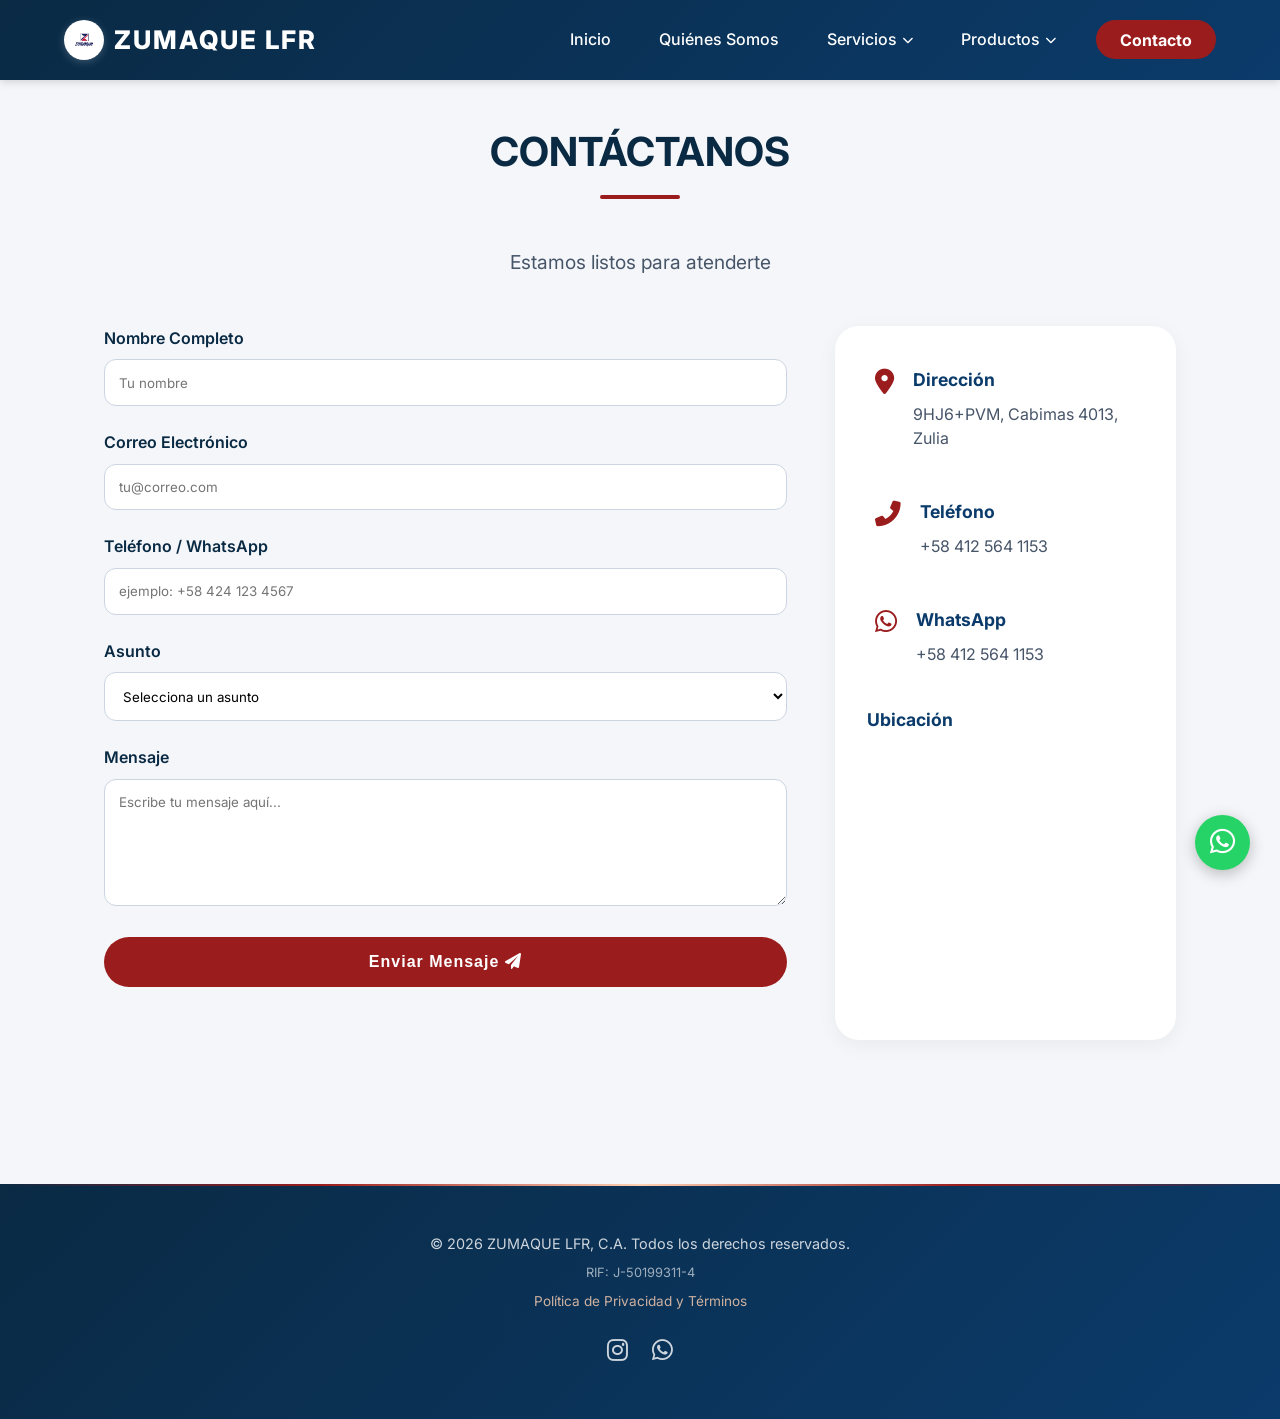
==== contacto.html @ c9d8b586 "Primera version del sitio web Zumaque LFR CA" ====
<!DOCTYPE html>
<html lang="es">
<head>
    <meta charset="UTF-8">
    <meta name="viewport" content="width=device-width, initial-scale=1.0">
    
    <title>Contacto | Zumaque LFR, C.A. - Cabimas, Zulia, Venezuela</title>
    <meta name="description" content="Contáctanos para cotizaciones, información de productos o soporte técnico. Zumaque LFR, C.A. - Cabimas, Estado Zulia, Venezuela. WhatsApp: +58 412 564 1153.">
    <meta name="keywords" content="contacto Zumaque LFR, cotización lubricantes, teléfono petrolera, Cabimas Zulia, WhatsApp Zumaque">
    <meta name="author" content="Zumaque LFR, C.A.">
    <meta name="robots" content="index, follow">
    <meta name="theme-color" content="#0a2a44">
    
    <meta property="og:type" content="website">
    <meta property="og:url" content="https://zumaquelfrca.com/contacto.html">
    <meta property="og:title" content="Contacto | Zumaque LFR">
    <meta property="og:description" content="Estamos listos para atenderte. Solicita tu cotización hoy.">
    <meta property="og:image" content="https://zumaquelfrca.com/img/logo_zumaque.jpg">
    <meta property="og:site_name" content="Zumaque LFR, C.A.">
    <meta property="og:locale" content="es_VE">
    
    <meta name="twitter:card" content="summary_large_image">
    <meta name="twitter:title" content="Contacto | Zumaque LFR">
    <meta name="twitter:description" content="Contáctanos para cotizaciones y soporte técnico.">
    <meta name="twitter:image" content="https://zumaquelfrca.com/img/logo_zumaque.jpg">
    
    <link rel="canonical" href="https://zumaquelfrca.com/contacto.html">
    <link rel="icon" type="image/jpeg" href="img/logo_mini.jpg">
    <link rel="stylesheet" href="style.css">
    <link rel="stylesheet" href="https://cdnjs.cloudflare.com/ajax/libs/font-awesome/6.0.0/css/all.min.css">
</head>
<body>

<header>
    <div class="nav-container">
        <div class="logo" style="cursor: pointer;" role="button" aria-label="Ir a la página de inicio de Zumaque LFR" tabindex="0">
            <img src="img/logo_zumaque.jpg" alt="Logo Zumaque LFR - Empresa de servicios petroleros en Venezuela" class="logo-img">
            <span class="zumaque-text">ZUMAQUE LFR</span>
        </div>
        <nav class="menu-classic-container" aria-label="Menú de navegación principal">
            <ul class="menu-classic">
                <li><a href="index.html">Inicio</a></li>
                <li><a href="nosotros.html">Quiénes Somos</a></li>
                <li class="dropdown-classic">
                    <a href="servicios.html" class="dropbtn-classic">Servicios <i class="fas fa-chevron-down" aria-hidden="true"></i></a>
                    <div class="dropdown-content-classic">
                        <a href="servicios.html#areas-industriales">Mantenimiento de Áreas Industriales</a>
                        <a href="servicios.html#balancines">Mantenimiento de Balancines</a>
                        <a href="servicios.html#flota">Mecánica y Servicios a Flota</a>
                        <a href="servicios.html#superficie">Facilidades de Superficie</a>
                        <a href="servicios.html#transporte">Transporte y Carga</a>
                        <a href="servicios.html#procura">Servicio de Procura</a>
                    </div>
                </li>
                <li class="dropdown-classic">
                    <a href="productos.html" class="dropbtn-classic">Productos <i class="fas fa-chevron-down" aria-hidden="true"></i></a>
                    <div class="dropdown-content-classic">
                        <a href="productos.html#liga-frenos">Liga para frenos DOT 3</a>
                        <a href="productos.html#refrigerante">Refrigerante de Galón</a>
                        <a href="productos.html#referencias">Referencias de Productos</a>
                        <a href="productos.html#valvulas-gas">Válvulas de Gas Lift</a>
                        <a href="productos.html#lubricantes">Lubricantes</a>
                        <a href="productos.html#pinturas">Pinturas</a>
                        <a href="productos.html#motores">Motores Eléctricos</a>
                        <a href="productos.html#correas">Correas</a>
                        <a href="productos.html#estoperas">Estoperas</a>
                        <a href="productos.html#ferretero">Material Ferretero</a>
                        <a href="productos.html#valvulas">Válvulas</a>
                    </div>
                </li>
                <li><a href="contacto.html" class="btn-rojo">Contacto</a></li>
            </ul>
        </nav>
        <div class="hamburger" id="hamburger" role="button" aria-label="Abrir menú de navegación" tabindex="0">
            <span></span>
            <span></span>
            <span></span>
        </div>
        <nav class="nav-menu" id="nav-menu" aria-label="Menú de navegación móvil">
            <ul class="nav-links">
                <li><a href="index.html">Inicio</a></li>
                <li><a href="nosotros.html">Quiénes Somos</a></li>
                <li class="dropdown">
                    <a href="servicios.html" class="dropbtn">Servicios <i class="fas fa-caret-down" aria-hidden="true"></i></a>
                    <div class="dropdown-content">
                        <a href="servicios.html#areas-industriales">Mantenimiento de Áreas Industriales</a>
                        <a href="servicios.html#balancines">Mantenimiento de Balancines</a>
                        <a href="servicios.html#flota">Mecánica y Servicios a Flota</a>
                        <a href="servicios.html#superficie">Facilidades de Superficie</a>
                        <a href="servicios.html#transporte">Transporte y Carga</a>
                        <a href="servicios.html#procura">Servicio de Procura</a>
                    </div>
                </li>
                <li class="dropdown">
                    <a href="productos.html" class="dropbtn">Productos <i class="fas fa-caret-down" aria-hidden="true"></i></a>
                    <div class="dropdown-content">
                        <a href="productos.html#liga-frenos">Liga para frenos DOT 3</a>
                        <a href="productos.html#refrigerante">Refrigerante de Galón</a>
                        <a href="productos.html#referencias">Referencias de Productos</a>
                        <a href="productos.html#valvulas-gas">Válvulas de Gas Lift</a>
                        <a href="productos.html#lubricantes">Lubricantes</a>
                        <a href="productos.html#pinturas">Pinturas</a>
                        <a href="productos.html#motores">Motores Eléctricos</a>
                        <a href="productos.html#correas">Correas</a>
                        <a href="productos.html#estoperas">Estoperas</a>
                        <a href="productos.html#ferretero">Material Ferretero</a>
                        <a href="productos.html#valvulas">Válvulas</a>
                    </div>
                </li>
                <li><a href="contacto.html" class="btn-rojo">Contacto</a></li>
            </ul>
        </nav>
    </div>
</header>

    <section class="pagina-interna" aria-label="Información de contacto de Zumaque LFR">
        <div class="contenido-pagina">
            <h1 class="titulo-seccion">CONTÁCTANOS</h1>
            <p class="subtitulo">Estamos listos para atenderte</p>

            <div class="grid-contacto">
                <div class="formulario-contacto">
                    <form action="https://formsubmit.co/zumaquelfr@gmail.com" method="POST" aria-label="Formulario de contacto de Zumaque LFR">
                        <input type="hidden" name="_subject" value="Nuevo mensaje desde ZUMAQUE LFR">
                        <input type="hidden" name="_captcha" value="false">
                        <input type="hidden" name="_next" value="https://zumaquelfrca.com/contacto.html?enviado=true">

                        <div class="campo-formulario">
                            <label for="nombre">Nombre Completo</label>
                            <input type="text" id="nombre" name="nombre" placeholder="Tu nombre" required aria-label="Nombre completo del remitente">
                        </div>
                        <div class="campo-formulario">
                            <label for="email">Correo Electrónico</label>
                            <input type="email" id="email" name="email" placeholder="tu@correo.com" required aria-label="Correo electrónico del remitente">
                        </div>
                        <div class="campo-formulario">
                            <label for="telefono">Teléfono / WhatsApp</label>
                            <input type="tel" id="telefono" name="telefono" placeholder="ejemplo: +58 424 123 4567" aria-label="Número de teléfono o WhatsApp del remitente">
                        </div>
                        <div class="campo-formulario">
                            <label for="asunto">Asunto</label>
                            <select id="asunto" name="asunto" aria-label="Asunto del mensaje">
                                <option value="">Selecciona un asunto</option>
                                <option value="cotizacion">Solicitar Cotización</option>
                                <option value="informacion">Solicitar Información</option>
                                <option value="soporte">Soporte Técnico</option>
                                <option value="otro">Otro</option>
                            </select>
                        </div>
                        <div class="campo-formulario">
                            <label for="mensaje">Mensaje</label>
                            <textarea id="mensaje" name="mensaje" rows="6" placeholder="Escribe tu mensaje aquí..." required aria-label="Mensaje del remitente"></textarea>
                        </div>
                        <button type="submit" class="btn-main btn-enviar" aria-label="Enviar mensaje de contacto">Enviar Mensaje <i class="fas fa-paper-plane" aria-hidden="true"></i></button>
                    </form>
                </div>

                <div class="info-contacto">
                    <div class="info-item">
                        <i class="fas fa-map-marker-alt" aria-hidden="true"></i>
                        <div>
                            <h3>Dirección</h3>
                            <p>9HJ6+PVM, Cabimas 4013, Zulia</p>
                        </div>
                    </div>
                    <div class="info-item">
                        <i class="fas fa-phone-alt" aria-hidden="true"></i>
                        <div>
                            <h3>Teléfono</h3>
                            <p><a href="tel:+584125641153" style="color: var(--texto-gris); text-decoration: none;" aria-label="Llamar al +58 412 564 1153">+58 412 564 1153</a></p>
                        </div>
                    </div>
                    <div class="info-item">
                        <i class="fab fa-whatsapp" aria-hidden="true"></i>
                        <div>
                            <h3>WhatsApp</h3>
                            <p><a href="https://api.whatsapp.com/send?phone=584125641153&text=Hola%20ZUMAQUE%20LFR%2C%20necesito%20informaci%C3%B3n" 
                                  target="_blank" 
                                  rel="noopener noreferrer"
                                  style="color: var(--texto-gris); text-decoration: none;"
                                  aria-label="Contactar por WhatsApp al +58 412 564 1153">+58 412 564 1153</a></p>
                        </div>
                    </div>

                    <div class="mapa-container">
                        <h3>Ubicación</h3>
                        <iframe
                            src="https://www.google.com/maps/embed?pb=!1m14!1m12!1m3!1d15665.552227438894!2d-71.445428!3d10.397124!2m3!1f0!2f0!3f0!3m2!1i1024!2i768!4f13.1!5e0!3m2!1ses!2sve!4v1700000000000"
                            width="100%"
                            height="250"
                            style="border:0; border-radius: 16px;"
                            allowfullscreen=""
                            loading="lazy"
                            title="Ubicación de Zumaque LFR en Cabimas, Zulia, Venezuela">
                        </iframe>
                    </div>
                </div>
            </div>
        </div>
    </section>

    <footer>
        <div class="footer-content">
            <p>&copy; <span id="currentYear"></span> ZUMAQUE LFR, C.A. Todos los derechos reservados.</p>
            <p style="font-size: 0.8rem; opacity: 0.6; margin-top: 0.5rem;">RIF: J-50199311-4</p>
            <p style="font-size: 0.85rem; margin-top: 0.5rem;">
                <a href="politica.html" style="color: #ffd1b3; text-decoration: none;">Política de Privacidad y Términos</a>
            </p>
            <div class="footer-social">
                <a href="https://www.instagram.com/zumaquelfrca" target="_blank" rel="noopener noreferrer" class="social-icon" aria-label="Visitar Instagram de Zumaque LFR"><i class="fab fa-instagram" aria-hidden="true"></i></a>
                <a href="https://api.whatsapp.com/send?phone=584125641153&text=Hola%20ZUMAQUE%20LFR%2C%20necesito%20informaci%C3%B3n" target="_blank" rel="noopener noreferrer" class="social-icon" aria-label="Contactar a Zumaque LFR por WhatsApp"><i class="fab fa-whatsapp" aria-hidden="true"></i></a>
            </div>
        </div>
    </footer>

    <a href="https://api.whatsapp.com/send?phone=584125641153&text=Hola%20ZUMAQUE%20LFR%2C%20necesito%20informaci%C3%B3n" 
       target="_blank" 
       rel="noopener noreferrer"
       class="btn-wsp"
       aria-label="Contactar a Zumaque LFR por WhatsApp">
        <i class="fab fa-whatsapp" aria-hidden="true"></i>
    </a>

    <div class="scroll-top" id="btnScrollTop" role="button" aria-label="Volver al inicio de la página" tabindex="0">
        <i class="fas fa-arrow-up" aria-hidden="true"></i>
    </div>

    <script src="script.js"></script>
    <script>
        document.getElementById('currentYear').innerHTML = new Date().getFullYear();
    </script>
</body>
</html>
---- style.css ----
/* ==========================================
   FUENTES Y VARIABLES
   ========================================== */
@import url('https://fonts.googleapis.com/css2?family=Inter:opsz,wght@14..32,300;14..32,400;14..32,500;14..32,600;14..32,700;14..32,800&display=swap');

:root {
    --azul-profundo: #0a2a44;
    --azul-rey: #0b3b6b;
    --rojo-cardenal: #9b1c1c;
    --rojo-cardenal-claro: #b83232;
    --blanco: #ffffff;
    --gris-fondo: #f4f6f9;
    --gris-claro: #eef2f5;
    --gris-medio: #cbd5e1;
    --texto-oscuro: #1e293b;
    --texto-gris: #475569;
}

/* ==========================================
   RESET GENERAL
   ========================================== */
* {
    margin: 0;
    padding: 0;
    box-sizing: border-box;
}

html {
    scroll-behavior: smooth;
}

body {
    font-family: 'Inter', 'Arial', sans-serif;
    background-color: var(--gris-fondo);
    color: var(--texto-oscuro);
    line-height: 1.6;
    overflow-x: hidden;
}

/* ==========================================
   BARRA DE PROGRESO DE SCROLL
   ========================================== */
.progress-bar {
    position: fixed;
    top: 0;
    left: 0;
    height: 3px;
    background: linear-gradient(90deg, var(--rojo-cardenal), #ffd1b3, var(--rojo-cardenal));
    width: 0%;
    z-index: 9999;
    transition: width 0.1s ease;
    box-shadow: 0 0 10px rgba(155, 28, 28, 0.5);
}

/* ==========================================
   HEADER FIJO
   ========================================== */
header {
    background: linear-gradient(135deg, var(--azul-profundo) 0%, var(--azul-rey) 100%);
    padding: 1.2rem 5%;
    position: fixed;
    width: 100%;
    top: 0;
    z-index: 1000;
    box-shadow: 0 2px 8px rgba(0, 0, 0, 0.15);
    border-bottom: none;
}

.nav-container {
    display: flex;
    justify-content: space-between;
    align-items: center;
    max-width: 1400px;
    margin: 0 auto;
}

/* ==========================================
   LOGO CON ANIMACIÓN - FLOTACIÓN + ROTACIÓN
   ========================================== */
.logo {
    display: flex;
    align-items: center;
    gap: 10px;
    cursor: pointer;
}

.logo-img {
    height: 40px;
    width: 40px;
    object-fit: cover;
    border-radius: 50%;
    animation: flotarYRotarLogo 4s ease-in-out infinite;
    box-shadow: 0 2px 8px rgba(255, 255, 255, 0.2);
}

@keyframes flotarYRotarLogo {
    0% {
        transform: translateY(0) rotate(0deg);
    }
    25% {
        transform: translateY(-5px) rotate(90deg);
    }
    50% {
        transform: translateY(0) rotate(180deg);
    }
    75% {
        transform: translateY(-5px) rotate(270deg);
    }
    100% {
        transform: translateY(0) rotate(360deg);
    }
}

/* Texto que también flota suavemente (sin brillo) */
.logo .zumaque-text {
    color: var(--blanco);
    font-weight: 800;
    font-size: 1.6rem;
    letter-spacing: 2px;
    animation: flotarTexto 4s ease-in-out infinite;
}

@keyframes flotarTexto {
    0% {
        transform: translateY(0);
    }
    25% {
        transform: translateY(-5px);
    }
    50% {
        transform: translateY(0);
    }
    75% {
        transform: translateY(-5px);
    }
    100% {
        transform: translateY(0);
    }
}

/* ==========================================
   MENÚ CLÁSICO
   ========================================== */
.menu-classic-container {
    display: flex;
    align-items: center;
}

.menu-classic {
    list-style: none;
    display: flex;
    align-items: center;
    gap: 2rem;
    margin: 0;
    padding: 0;
}

.menu-classic li {
    position: relative;
}

.menu-classic a {
    color: white;
    text-decoration: none;
    font-weight: 500;
    font-size: 1rem;
    padding: 0.5rem 0.5rem;
    transition: all 0.3s ease;
    position: relative;
}

.menu-classic a::after {
    content: '';
    position: absolute;
    bottom: -2px;
    left: 0;
    width: 0;
    height: 2px;
    background: var(--rojo-cardenal);
    transition: width 0.3s ease;
}

.menu-classic a:hover::after {
    width: 100%;
}

.menu-classic .btn-rojo {
    background: var(--rojo-cardenal);
    padding: 0.6rem 1.5rem;
    border-radius: 30px;
    font-weight: 700;
    transition: all 0.3s ease;
}

.menu-classic .btn-rojo::after {
    display: none;
}

.menu-classic .btn-rojo:hover {
    background: var(--rojo-cardenal-claro);
    transform: scale(1.05);
    box-shadow: 0 5px 15px rgba(155, 28, 28, 0.4);
}

/* ==========================================
   DROPDOWN DEL MENÚ CLÁSICO
   ========================================== */
.dropbtn-classic {
    display: flex;
    align-items: center;
    gap: 6px;
    cursor: pointer;
}

.dropbtn-classic i {
    font-size: 0.7rem;
    transition: transform 0.3s ease;
}

.dropdown-classic:hover .dropbtn-classic i {
    transform: rotate(180deg);
}

.dropdown-content-classic {
    display: none;
    position: absolute;
    top: 100%;
    left: 0;
    min-width: 240px;
    background: white;
    border-radius: 12px;
    box-shadow: 0 15px 35px rgba(0, 0, 0, 0.15);
    padding: 0.5rem 0;
    z-index: 9999;
    opacity: 0;
    transform: translateY(-10px);
    transition: all 0.3s ease;
}

.dropdown-classic:hover .dropdown-content-classic {
    display: block !important;
    opacity: 1 !important;
    transform: translateY(0) !important;
}

.dropdown-content-classic::before {
    content: '';
    position: absolute;
    top: -8px;
    left: 30px;
    border-left: 8px solid transparent;
    border-right: 8px solid transparent;
    border-bottom: 8px solid white;
}

.dropdown-content-classic a {
    color: #1e293b;
    padding: 0.8rem 1.5rem;
    display: block;
    font-weight: 500;
    border-bottom: 1px solid rgba(0, 0, 0, 0.05);
    transition: all 0.2s ease;
}

.dropdown-content-classic a:last-child {
    border-bottom: none;
}

.dropdown-content-classic a:hover {
    background: #f4f6f9;
    padding-left: 2rem;
    color: #0a2a44;
}

/* ==========================================
   MENÚ HAMBURGUESA
   ========================================== */
.hamburger {
    display: flex;
    flex-direction: column;
    align-items: center;
    justify-content: center;
    cursor: pointer;
    background: rgba(10, 42, 68, 0.3);
    border: 2px solid transparent;
    border-radius: 16px;
    width: 52px;
    height: 52px;
    padding: 0;
    z-index: 1001;
    transition: all 0.3s cubic-bezier(0.4, 0, 0.2, 1);
    box-shadow: 0 2px 15px rgba(0, 0, 0, 0.08);
    position: relative;
}

.hamburger::before {
    content: '';
    position: absolute;
    inset: -2px;
    border-radius: 16px;
    padding: 2px;
    background: linear-gradient(135deg, rgba(255, 255, 255, 0.3), rgba(255, 255, 255, 0.05));
    -webkit-mask: linear-gradient(#fff 0 0) content-box, linear-gradient(#fff 0 0);
    mask: linear-gradient(#fff 0 0) content-box, linear-gradient(#fff 0 0);
    -webkit-mask-composite: xor;
    mask-composite: exclude;
    pointer-events: none;
}

.hamburger:hover {
    background: rgba(255, 255, 255, 0.1);
    transform: scale(1.05);
    box-shadow: 0 4px 20px rgba(0, 0, 0, 0.15);
}

.hamburger:active {
    transform: scale(0.95);
}

.hamburger span {
    display: block;
    width: 20px;
    height: 2.5px;
    background: var(--blanco);
    margin: 3px 0;
    transition: all 0.35s cubic-bezier(0.4, 0, 0.2, 1);
    border-radius: 4px;
    transform-origin: center;
}

.hamburger.active span:nth-child(1) {
    transform: translateY(5.5px) rotate(45deg);
    width: 20px;
}

.hamburger.active span:nth-child(2) {
    opacity: 0;
    transform: scaleX(0);
}

.hamburger.active span:nth-child(3) {
    transform: translateY(-5.5px) rotate(-45deg);
    width: 20px;
}

.hamburger.active {
    background: rgba(255, 255, 255, 0.12);
    border-color: rgba(255, 255, 255, 0.3);
}

/* ==========================================
   MENÚ LATERAL
   ========================================== */
.nav-menu {
    position: fixed;
    top: 0;
    right: -100%;
    width: 320px;
    height: 100vh;
    background: linear-gradient(180deg, var(--azul-profundo) 0%, var(--azul-rey) 100%);
    transition: right 0.35s ease;
    z-index: 1000;
    padding-top: 100px;
    box-shadow: -5px 0 30px rgba(0, 0, 0, 0.3);
}

.nav-menu.active {
    right: 0;
}

.nav-links {
    list-style: none;
    display: flex;
    flex-direction: column;
}

.nav-links li {
    width: 100%;
    border-bottom: 1px solid rgba(255, 255, 255, 0.1);
}

.nav-links a {
    color: var(--blanco);
    text-decoration: none;
    font-weight: 500;
    font-size: 1.1rem;
    display: block;
    padding: 1.2rem 2rem;
    transition: all 0.3s ease;
}

.nav-links a:hover {
    background: rgba(255, 255, 255, 0.1);
    padding-left: 2.5rem;
}

.dropdown-content {
    position: static;
    display: none;
    width: 100%;
    background: rgba(0, 0, 0, 0.3);
    border-radius: 0;
}

.dropdown.dropdown-open .dropdown-content {
    display: block;
}

.dropdown .dropbtn i {
    float: right;
    transition: transform 0.3s;
}

.dropdown.dropdown-open .dropbtn i {
    transform: rotate(180deg);
}

body.menu-open {
    overflow: hidden;
}

/* ==========================================
   VISIBILIDAD POR DISPOSITIVO
   ========================================== */
@media (min-width: 769px) {
    .menu-classic-container {
        display: flex;
    }
    .hamburger {
        display: none;
    }
    .nav-menu {
        display: none;
    }
}

@media (max-width: 768px) {
    .menu-classic-container {
        display: none;
    }
    .hamburger {
        display: flex;
    }
    .nav-menu {
        display: block;
    }
    body {
        padding-top: 100px;
    }
    .dropdown-classic .dropdown-content-classic {
        position: static;
        width: 100%;
        background: rgba(255, 255, 255, 0.08);
        box-shadow: none;
        border-radius: 0;
        padding: 0;
        display: none;
    }
    .dropdown-classic.open .dropdown-content-classic {
        display: block;
    }
    .dropdown-content-classic a {
        color: white;
        padding: 0.8rem 2rem;
        border-bottom: 1px solid rgba(255, 255, 255, 0.05);
    }
    .dropdown-content-classic a:hover {
        background: rgba(255, 255, 255, 0.1);
        color: white;
    }
}

/* ==========================================
   HERO CON PARALLAX
   ========================================== */
.hero {
    min-height: 100vh;
    position: relative;
    display: flex;
    align-items: center;
    justify-content: center;
    text-align: center;
    overflow: hidden;
}

.hero-backgrounds {
    position: absolute;
    top: 0;
    left: 0;
    width: 100%;
    height: 100%;
    z-index: 0;
    background-color: var(--azul-profundo);
    will-change: transform;
}

.hero-bg {
    position: absolute;
    top: 0;
    left: 0;
    width: 100%;
    height: 100%;
    background-size: contain;
    background-repeat: no-repeat;
    background-position: center;
    opacity: 0;
    transition: opacity 1s ease-in-out;
}

.hero-bg.active {
    opacity: 1;
}

.hero-backgrounds::after {
    content: '';
    position: absolute;
    top: 0;
    left: 0;
    width: 100%;
    height: 100%;
    background: rgba(0, 0, 0, 0.55);
    z-index: 1;
}

.hero-overlay {
    position: relative;
    z-index: 2;
    width: 100%;
    padding: 120px 5% 100px;
}

.hero-content {
    max-width: 900px;
    margin: 0 auto;
    animation: entradaHero 1.2s ease-out;
}

@keyframes entradaHero {
    from {
        opacity: 0;
        transform: translateY(30px);
    }
    to {
        opacity: 1;
        transform: translateY(0);
    }
}

.hero-text h1 {
    font-size: 3.5rem;
    font-weight: 800;
    margin-bottom: 1.5rem;
    color: var(--blanco);
    text-shadow: 2px 2px 8px rgba(0, 0, 0, 0.3);
    line-height: 1.2;
    animation: entradaTitulo 1.5s ease-out;
}

@keyframes entradaTitulo {
    0% {
        opacity: 0;
        transform: translateY(20px);
        letter-spacing: -5px;
    }
    100% {
        opacity: 1;
        transform: translateY(0);
        letter-spacing: normal;
    }
}

.highlight {
    border-bottom: 4px solid var(--rojo-cardenal);
    display: inline-block;
    padding-bottom: 5px;
    position: relative;
}

.highlight::after {
    content: '';
    position: absolute;
    bottom: -4px;
    left: 0;
    width: 100%;
    height: 4px;
    background: var(--rojo-cardenal);
    animation: brilloHighlight 2s ease-in-out infinite;
}

@keyframes brilloHighlight {
    0%, 100% {
        box-shadow: 0 0 5px rgba(155, 28, 28, 0.5);
    }
    50% {
        box-shadow: 0 0 20px rgba(155, 28, 28, 1), 0 0 40px rgba(155, 28, 28, 0.5);
    }
}

.hero-description {
    font-size: 1.2rem;
    color: rgba(255, 255, 255, 0.9);
    margin-top: 1rem;
    margin-bottom: 2rem;
    animation: entradaHero 1.8s ease-out;
}

/* ==========================================
   BOTONES CON RIPPLE
   ========================================== */
.btn-main {
    background: var(--rojo-cardenal);
    color: var(--blanco);
    padding: 1rem 2.5rem;
    text-decoration: none;
    border-radius: 40px;
    font-weight: 600;
    font-size: 1rem;
    display: inline-block;
    transition: all 0.3s ease;
    border: none;
    cursor: pointer;
    letter-spacing: 1px;
    position: relative;
    overflow: hidden;
    z-index: 1;
}

.btn-main::before {
    content: '';
    position: absolute;
    top: 50%;
    left: 50%;
    width: 0;
    height: 0;
    border-radius: 50%;
    background: rgba(255, 255, 255, 0.3);
    transform: translate(-50%, -50%);
    transition: width 0.6s ease, height 0.6s ease;
    z-index: -1;
}

.btn-main:hover::before {
    width: 300px;
    height: 300px;
}

.btn-main:hover {
    background: var(--rojo-cardenal-claro);
    transform: translateY(-3px);
    box-shadow: 0 10px 25px rgba(0, 0, 0, 0.2), 0 0 30px rgba(155, 28, 28, 0.4);
}

.carousel-dots {
    position: absolute;
    bottom: 40px;
    left: 50%;
    transform: translateX(-50%);
    display: flex;
    gap: 12px;
    z-index: 10;
}

.dot {
    width: 12px;
    height: 12px;
    border-radius: 50%;
    background: rgba(255, 255, 255, 0.5);
    cursor: pointer;
    transition: all 0.3s ease;
}

.dot.active {
    background: var(--rojo-cardenal);
    width: 30px;
    border-radius: 6px;
    box-shadow: 0 0 15px rgba(155, 28, 28, 0.8);
}

/* ==========================================
   ANIMACIÓN DE ENTRADA AL SCROLL
   ========================================== */
.animar-scroll {
    opacity: 0;
    transform: translateY(40px);
    transition: opacity 0.8s ease-out, transform 0.8s ease-out;
}

.animar-scroll.visible {
    opacity: 1;
    transform: translateY(0);
}

/* ==========================================
   SERVICIOS SECTION
   ========================================== */
.servicios-section {
    padding: 5rem 5%;
    background: var(--blanco);
}

.container {
    max-width: 1200px;
    margin: 0 auto;
}

.subtitulo {
    text-align: center;
    color: var(--texto-gris);
    margin-bottom: 3rem;
    font-size: 1.2rem;
    max-width: 700px;
    margin-left: auto;
    margin-right: auto;
}

.titulo-seccion {
    font-size: 2.5rem;
    font-weight: 700;
    color: var(--azul-profundo);
    text-align: center;
    margin-bottom: 3rem;
    position: relative;
    padding-bottom: 15px;
}

.titulo-seccion::after {
    content: '';
    position: absolute;
    bottom: 0;
    left: 50%;
    transform: translateX(-50%);
    width: 80px;
    height: 4px;
    background: var(--rojo-cardenal);
    border-radius: 2px;
    animation: brilloLinea 3s ease-in-out infinite;
}

@keyframes brilloLinea {
    0%, 100% {
        box-shadow: 0 0 5px rgba(155, 28, 28, 0.5);
    }
    50% {
        box-shadow: 0 0 20px rgba(155, 28, 28, 0.9);
    }
}

.servicios-grid {
    display: grid;
    grid-template-columns: repeat(3, 1fr);
    gap: 2rem;
}

.servicio-card {
    background: var(--gris-fondo);
    padding: 2rem;
    border-radius: 20px;
    text-align: center;
    transition: all 0.4s cubic-bezier(0.4, 0, 0.2, 1);
    border: 1px solid var(--gris-claro);
    position: relative;
    overflow: hidden;
}

.servicio-card::before {
    content: '';
    position: absolute;
    top: 0;
    left: -100%;
    width: 100%;
    height: 100%;
    background: linear-gradient(90deg, transparent, rgba(255, 255, 255, 0.3), transparent);
    transition: left 0.6s ease;
}

.servicio-card:hover::before {
    left: 100%;
}

.servicio-card:hover {
    transform: translateY(-10px);
    box-shadow: 0 20px 40px rgba(0, 0, 0, 0.15), 0 0 30px rgba(155, 28, 28, 0.2);
    border-color: var(--rojo-cardenal);
}

.servicio-icon {
    width: 70px;
    height: 70px;
    background: linear-gradient(135deg, var(--azul-profundo) 0%, var(--azul-rey) 100%);
    border-radius: 50%;
    display: flex;
    align-items: center;
    justify-content: center;
    margin: 0 auto 1.5rem;
    transition: all 0.4s ease;
}

.servicio-card:hover .servicio-icon {
    transform: rotate(360deg) scale(1.1);
    box-shadow: 0 0 25px rgba(155, 28, 28, 0.5);
}

.servicio-icon i {
    font-size: 2rem;
    color: var(--rojo-cardenal);
    transition: all 0.4s ease;
}

.servicio-card:hover .servicio-icon i {
    color: #ffd1b3;
}

.servicio-card h3 {
    color: var(--azul-rey);
    margin-bottom: 1rem;
    font-size: 1.3rem;
    font-weight: 600;
}

.servicio-card p {
    color: var(--texto-gris);
    line-height: 1.6;
    font-size: 0.95rem;
}

/* ==========================================
   SERVICIOS DETALLADOS - GRID
   ========================================== */
.servicios-detallados-section {
    padding: 5rem 5%;
    background: var(--blanco);
}

.servicios-detallados-grid {
    display: grid;
    grid-template-columns: repeat(3, 1fr);
    gap: 2rem;
    max-width: 1200px;
    margin: 0 auto;
}

.servicio-detallado-card {
    background: var(--gris-fondo);
    border-radius: 20px;
    padding: 1.5rem;
    border: 1px solid var(--gris-claro);
    transition: all 0.4s cubic-bezier(0.4, 0, 0.2, 1);
}

.servicio-detallado-card:hover {
    transform: translateY(-8px);
    box-shadow: 0 20px 40px rgba(0, 0, 0, 0.15), 0 0 30px rgba(155, 28, 28, 0.15);
    border-color: var(--rojo-cardenal);
}

.servicio-detallado-header {
    display: flex;
    align-items: center;
    gap: 1rem;
    margin-bottom: 1.2rem;
    padding-bottom: 0.8rem;
    border-bottom: 2px solid var(--rojo-cardenal);
}

.servicio-detallado-header i {
    font-size: 2rem;
    color: var(--rojo-cardenal);
    width: 45px;
    height: 45px;
    display: flex;
    align-items: center;
    justify-content: center;
    background: rgba(155, 28, 28, 0.1);
    border-radius: 12px;
    flex-shrink: 0;
    transition: all 0.3s ease;
}

.servicio-detallado-card:hover .servicio-detallado-header i {
    background: var(--rojo-cardenal);
    color: var(--blanco);
    transform: scale(1.1);
}

.servicio-detallado-header h3 {
    color: var(--azul-rey);
    font-size: 1.1rem;
    font-weight: 600;
    line-height: 1.3;
}

.servicio-detallado-lista {
    list-style: none;
    padding: 0;
    margin: 0;
}

.servicio-detallado-lista li {
    display: flex;
    align-items: center;
    gap: 10px;
    padding: 0.5rem 0;
    color: var(--texto-gris);
    font-size: 0.95rem;
    border-bottom: 1px solid rgba(0, 0, 0, 0.03);
    transition: all 0.3s ease;
}

.servicio-detallado-lista li:hover {
    padding-left: 5px;
    color: var(--azul-rey);
}

.servicio-detallado-lista li:last-child {
    border-bottom: none;
}

.servicio-detallado-lista li i {
    color: var(--rojo-cardenal);
    font-size: 0.8rem;
    width: 18px;
    flex-shrink: 0;
}

/* ==========================================
   SERVICIOS DETALLADOS - PÁGINA COMPLETA
   ========================================== */
.servicio-detallado-full {
    background: var(--blanco);
    border-radius: 24px;
    padding: 2.5rem;
    margin-bottom: 2.5rem;
    box-shadow: 0 5px 20px rgba(0, 0, 0, 0.05);
    border: 1px solid var(--gris-claro);
    transition: all 0.3s ease;
}

.servicio-detallado-full:hover {
    transform: translateY(-5px);
    box-shadow: 0 15px 35px rgba(0, 0, 0, 0.1), 0 0 25px rgba(155, 28, 28, 0.1);
    border-color: var(--rojo-cardenal);
}

.servicio-detallado-full-header {
    display: flex;
    align-items: center;
    gap: 1.2rem;
    margin-bottom: 1rem;
    padding-bottom: 1rem;
    border-bottom: 3px solid var(--rojo-cardenal);
}

.servicio-detallado-full-header i {
    font-size: 2.5rem;
    color: var(--rojo-cardenal);
    width: 60px;
    height: 60px;
    display: flex;
    align-items: center;
    justify-content: center;
    background: rgba(155, 28, 28, 0.1);
    border-radius: 16px;
    flex-shrink: 0;
}

.servicio-detallado-full-header h2 {
    color: var(--azul-rey);
    font-size: 1.8rem;
    font-weight: 700;
    margin: 0;
}

.servicio-detallado-full-desc {
    color: var(--texto-gris);
    font-size: 1.05rem;
    line-height: 1.7;
    margin-bottom: 1.5rem;
    padding-left: 0.5rem;
}

.servicio-detallado-full-lista {
    list-style: none;
    display: grid;
    grid-template-columns: repeat(2, 1fr);
    gap: 0.5rem 1.5rem;
    padding: 0;
    margin: 0;
}

.servicio-detallado-full-lista li {
    display: flex;
    align-items: center;
    gap: 10px;
    padding: 0.6rem 0;
    color: var(--texto-oscuro);
    font-size: 0.95rem;
    border-bottom: 1px solid rgba(0, 0, 0, 0.03);
    transition: all 0.3s ease;
}

.servicio-detallado-full-lista li:hover {
    padding-left: 8px;
    color: var(--rojo-cardenal);
}

.servicio-detallado-full-lista li i {
    color: var(--rojo-cardenal);
    font-size: 1rem;
    width: 20px;
    flex-shrink: 0;
}

/* ==========================================
   ESTADÍSTICAS CON CONTADOR
   ========================================== */
.stats-section {
    padding: 5rem 5%;
    background: linear-gradient(135deg, var(--azul-profundo) 0%, var(--azul-rey) 100%);
    color: var(--blanco);
    position: relative;
    overflow: hidden;
}

.stats-section::before {
    content: '';
    position: absolute;
    top: 0;
    left: 0;
    width: 100%;
    height: 100%;
    background: radial-gradient(circle at 20% 50%, rgba(155, 28, 28, 0.15) 0%, transparent 50%),
                radial-gradient(circle at 80% 50%, rgba(155, 28, 28, 0.15) 0%, transparent 50%);
    pointer-events: none;
}

.stats-container {
    display: flex;
    justify-content: space-between;
    gap: 2rem;
    flex-wrap: wrap;
    max-width: 1200px;
    margin: 0 auto;
    text-align: center;
    position: relative;
    z-index: 1;
}

.stat-card {
    flex: 1;
    min-width: 200px;
    padding: 1.5rem;
    transition: all 0.4s ease;
    border-radius: 20px;
}

.stat-card:hover {
    transform: translateY(-8px);
    background: rgba(255, 255, 255, 0.05);
    box-shadow: 0 15px 35px rgba(0, 0, 0, 0.2);
}

.stat-card i {
    font-size: 2.5rem;
    color: var(--rojo-cardenal);
    margin-bottom: 1rem;
    transition: all 0.4s ease;
    display: inline-block;
}

.stat-card:hover i {
    transform: scale(1.2) rotate(10deg);
    color: #ffd1b3;
}

.stat-card h3 {
    font-size: 2.5rem;
    font-weight: 700;
    margin-bottom: 0.5rem;
    color: var(--blanco);
    transition: all 0.3s ease;
}

.stat-card:hover h3 {
    text-shadow: 0 0 20px rgba(255, 209, 179, 0.8);
}

.stat-card p {
    font-size: 0.95rem;
    opacity: 0.85;
}

/* ==========================================
   PRODUCTOS
   ========================================== */
.productos-section {
    padding: 5rem 5%;
    background: var(--gris-fondo);
}

.carousel-container {
    position: relative;
    max-width: 1300px;
    margin: 0 auto;
    overflow: hidden;
    padding: 0 50px;
}

.carousel-slide {
    display: flex;
    gap: 30px;
    transition: transform 0.5s cubic-bezier(0.4, 0, 0.2, 1);
}

.product-card {
    background: var(--blanco);
    padding: 2rem;
    border-radius: 24px;
    flex: 0 0 calc(33.333% - 20px);
    text-align: center;
    box-shadow: 0 5px 20px rgba(0, 0, 0, 0.05);
    transition: all 0.4s cubic-bezier(0.4, 0, 0.2, 1);
    position: relative;
    overflow: hidden;
}

.product-card::after {
    content: '';
    position: absolute;
    top: 0;
    left: 0;
    width: 100%;
    height: 4px;
    background: linear-gradient(90deg, var(--rojo-cardenal), #ffd1b3, var(--rojo-cardenal));
    transform: scaleX(0);
    transform-origin: left;
    transition: transform 0.4s ease;
}

.product-card:hover::after {
    transform: scaleX(1);
}

.product-card:hover {
    transform: translateY(-10px);
    box-shadow: 0 20px 40px rgba(0, 0, 0, 0.15), 0 0 30px rgba(155, 28, 28, 0.2);
}

.product-card h3 {
    color: var(--azul-rey);
    margin-bottom: 1rem;
    font-size: 1.3rem;
    font-weight: 600;
}

.product-card p {
    color: var(--texto-gris);
    font-size: 0.9rem;
    margin-top: 1rem;
}

.img-placeholder {
    height: 180px;
    background: linear-gradient(135deg, var(--gris-claro), #e8edf2);
    border-radius: 20px;
    display: flex;
    align-items: center;
    justify-content: center;
    overflow: hidden;
    transition: all 0.4s ease;
}

.product-card:hover .img-placeholder {
    transform: scale(1.05);
}

.product-img {
    width: 100%;
    height: 100%;
    object-fit: cover;
    border-radius: 16px;
    transition: transform 0.4s ease;
}

.product-card:hover .product-img {
    transform: scale(1.1);
}

.carousel-controls button {
    position: absolute;
    top: 50%;
    transform: translateY(-50%);
    background: var(--azul-rey);
    color: white;
    border: none;
    width: 44px;
    height: 44px;
    border-radius: 50%;
    cursor: pointer;
    transition: all 0.3s ease;
    z-index: 5;
    box-shadow: 0 2px 10px rgba(0, 0, 0, 0.1);
}

.carousel-controls button:hover {
    background: var(--rojo-cardenal);
    transform: translateY(-50%) scale(1.15);
    box-shadow: 0 0 20px rgba(155, 28, 28, 0.5);
}

.prev { left: 0; }
.next { right: 0; }

/* ==========================================
   CATEGORÍAS DE PRODUCTOS
   ========================================== */
.categorias-section {
    padding: 5rem 5%;
    background: var(--gris-fondo);
}

.categorias-grid {
    display: grid;
    grid-template-columns: repeat(4, 1fr);
    gap: 2rem;
    max-width: 1200px;
    margin: 0 auto;
}

.categoria-card {
    background: var(--blanco);
    padding: 2rem 1.5rem;
    border-radius: 20px;
    text-align: center;
    box-shadow: 0 5px 20px rgba(0, 0, 0, 0.05);
    transition: all 0.4s cubic-bezier(0.4, 0, 0.2, 1);
    border: 1px solid var(--gris-claro);
}

.categoria-card:hover {
    transform: translateY(-10px);
    box-shadow: 0 20px 40px rgba(0, 0, 0, 0.15), 0 0 30px rgba(155, 28, 28, 0.15);
    border-color: var(--rojo-cardenal);
}

.categoria-card i {
    font-size: 2.5rem;
    color: var(--rojo-cardenal);
    margin-bottom: 1rem;
    transition: all 0.4s ease;
    display: inline-block;
}

.categoria-card:hover i {
    transform: scale(1.2) rotate(-10deg);
    color: var(--azul-rey);
}

.categoria-card h3 {
    color: var(--azul-rey);
    margin-bottom: 0.8rem;
    font-size: 1.2rem;
    font-weight: 600;
}

.categoria-card p {
    color: var(--texto-gris);
    font-size: 0.9rem;
    line-height: 1.5;
}

/* ==========================================
   PÁGINAS INTERNAS
   ========================================== */
.pagina-interna {
    padding: 120px 5% 80px;
    max-width: 1200px;
    margin: 0 auto;
}

/* ==========================================
   NOSOTROS
   ========================================== */
.grid-nosotros {
    display: grid;
    grid-template-columns: 1fr 1fr;
    gap: 4rem;
    align-items: start;
    margin-top: 2rem;
}

.texto-nosotros h2 {
    color: var(--azul-rey);
    margin: 1.5rem 0 0.8rem;
    font-size: 1.8rem;
    font-weight: 600;
    position: relative;
    padding-left: 15px;
}

.texto-nosotros h2::before {
    content: '';
    position: absolute;
    left: 0;
    top: 50%;
    transform: translateY(-50%);
    width: 4px;
    height: 70%;
    background: var(--rojo-cardenal);
    border-radius: 2px;
}

.texto-nosotros p {
    margin-bottom: 1.2rem;
    color: var(--texto-gris);
    line-height: 1.7;
}

.lista-valores {
    list-style: none;
    display: grid;
    grid-template-columns: repeat(2, 1fr);
    gap: 1rem;
    margin-top: 1.5rem;
}

.lista-valores li {
    display: flex;
    align-items: center;
    gap: 12px;
    font-weight: 500;
    padding: 0.5rem 0;
    transition: all 0.3s ease;
}

.lista-valores li:hover {
    padding-left: 8px;
    color: var(--rojo-cardenal);
}

.lista-valores i {
    color: var(--rojo-cardenal);
    font-size: 1.2rem;
}

.img-nosotros {
    display: flex;
    justify-content: center;
    align-items: center;
}

.img-nosotros img {
    width: 100%;
    max-width: 400px;
    border-radius: 20px;
    box-shadow: 0 15px 35px rgba(0, 0, 0, 0.1);
    object-fit: contain;
    background-color: var(--blanco);
    padding: 20px;
    transition: all 0.4s ease;
}

.img-nosotros img:hover {
    transform: scale(1.03);
    box-shadow: 0 25px 50px rgba(0, 0, 0, 0.15), 0 0 30px rgba(155, 28, 28, 0.15);
}

.info-adicional {
    margin-top: 4rem;
    padding: 2rem;
    background: linear-gradient(135deg, var(--gris-fondo) 0%, var(--blanco) 100%);
    border-radius: 24px;
    border-left: 4px solid var(--rojo-cardenal);
    transition: all 0.4s ease;
}

.info-adicional:hover {
    transform: translateX(5px);
    box-shadow: 0 15px 35px rgba(0, 0, 0, 0.1);
}

.info-adicional h2 {
    color: var(--azul-rey);
    margin-bottom: 1rem;
    font-size: 1.6rem;
}

.info-adicional p {
    color: var(--texto-gris);
    margin-bottom: 1rem;
    line-height: 1.7;
}

/* ==========================================
   PRODUCTOS DETALLE
   ========================================== */
.producto-detalle {
    display: grid;
    grid-template-columns: 1fr 1fr;
    gap: 3rem;
    background: var(--blanco);
    border-radius: 24px;
    padding: 2.5rem;
    margin-bottom: 3rem;
    box-shadow: 0 5px 20px rgba(0, 0, 0, 0.05);
    transition: all 0.4s cubic-bezier(0.4, 0, 0.2, 1);
    border: 1px solid transparent;
}

.producto-detalle:hover {
    transform: translateY(-8px);
    box-shadow: 0 20px 40px rgba(0, 0, 0, 0.15), 0 0 30px rgba(155, 28, 28, 0.15);
    border-color: var(--rojo-cardenal);
}

.producto-imagen {
    overflow: hidden;
    border-radius: 20px;
}

.producto-imagen img {
    width: 100%;
    border-radius: 20px;
    height: 320px;
    object-fit: cover;
    transition: transform 0.6s ease;
}

.producto-detalle:hover .producto-imagen img {
    transform: scale(1.08);
}

.producto-info h2 {
    color: var(--azul-rey);
    margin-bottom: 1rem;
    font-size: 1.8rem;
    font-weight: 700;
}

.producto-info p {
    color: var(--texto-gris);
    margin-bottom: 1.5rem;
    line-height: 1.7;
}

.producto-info ul {
    list-style: none;
    margin: 1.5rem 0;
}

.producto-info ul li {
    margin: 0.8rem 0;
    display: flex;
    align-items: center;
    gap: 12px;
    color: var(--texto-gris);
    transition: all 0.3s ease;
}

.producto-info ul li:hover {
    padding-left: 8px;
    color: var(--rojo-cardenal);
}

.producto-info ul li i {
    color: var(--rojo-cardenal);
}

/* ==========================================
   CONTACTO
   ========================================== */
.grid-contacto {
    display: grid;
    grid-template-columns: 2fr 1fr;
    gap: 3rem;
    margin-top: 2rem;
}

.campo-formulario {
    margin-bottom: 1.5rem;
    position: relative;
}

.campo-formulario label {
    display: block;
    font-weight: 600;
    margin-bottom: 0.5rem;
    color: var(--azul-profundo);
    transition: all 0.3s ease;
}

.campo-formulario input,
.campo-formulario select,
.campo-formulario textarea {
    width: 100%;
    padding: 0.9rem;
    border: 1px solid var(--gris-medio);
    border-radius: 12px;
    font-family: inherit;
    transition: all 0.3s ease;
    background: var(--blanco);
}

.campo-formulario input:focus,
.campo-formulario select:focus,
.campo-formulario textarea:focus {
    outline: none;
    border-color: var(--rojo-cardenal);
    box-shadow: 0 0 0 3px rgba(155, 28, 28, 0.1), 0 5px 15px rgba(155, 28, 28, 0.1);
    transform: translateY(-2px);
}

.btn-enviar {
    width: 100%;
    background: var(--rojo-cardenal);
    border: none;
}

.btn-enviar:hover {
    background: var(--rojo-cardenal-claro);
}

.info-contacto {
    background: var(--blanco);
    padding: 2rem;
    border-radius: 24px;
    box-shadow: 0 5px 20px rgba(0, 0, 0, 0.05);
    transition: all 0.3s ease;
}

.info-contacto:hover {
    box-shadow: 0 15px 35px rgba(0, 0, 0, 0.1);
}

.info-item {
    display: flex;
    gap: 1.2rem;
    margin-bottom: 2rem;
    align-items: flex-start;
    transition: all 0.3s ease;
    padding: 0.5rem;
    border-radius: 12px;
}

.info-item:hover {
    background: rgba(155, 28, 28, 0.05);
    transform: translateX(5px);
}

.info-item i {
    font-size: 1.6rem;
    color: var(--rojo-cardenal);
    margin-top: 0.2rem;
    transition: all 0.3s ease;
}

.info-item:hover i {
    transform: scale(1.2);
}

.info-item h3 {
    margin-bottom: 0.5rem;
    color: var(--azul-rey);
    font-size: 1.1rem;
}

.info-item p {
    color: var(--texto-gris);
    line-height: 1.5;
}

.mapa-container {
    margin-top: 2rem;
}

.mapa-container h3 {
    color: var(--azul-rey);
    margin-bottom: 1rem;
    font-size: 1.1rem;
}

/* ==========================================
   FOOTER
   ========================================== */
footer {
    background: linear-gradient(135deg, var(--azul-profundo), var(--azul-rey));
    color: var(--blanco);
    padding: 3rem 2rem;
    margin-top: 4rem;
    position: relative;
    overflow: hidden;
}

footer::before {
    content: '';
    position: absolute;
    top: 0;
    left: 0;
    width: 100%;
    height: 2px;
    background: linear-gradient(90deg, transparent, var(--rojo-cardenal), #ffd1b3, var(--rojo-cardenal), transparent);
}

.footer-content {
    text-align: center;
    max-width: 1200px;
    margin: 0 auto;
}

.footer-content p {
    opacity: 0.8;
    font-size: 0.9rem;
}

.footer-social {
    margin-top: 1.2rem;
    display: flex;
    justify-content: center;
    gap: 1.5rem;
}

.social-icon {
    color: var(--blanco);
    font-size: 1.5rem;
    transition: all 0.4s cubic-bezier(0.4, 0, 0.2, 1);
    opacity: 0.8;
    display: inline-block;
}

.social-icon:hover {
    transform: translateY(-5px) scale(1.2) rotate(5deg);
    opacity: 1;
    color: #ffd1b3;
    text-shadow: 0 0 20px rgba(255, 209, 179, 0.8);
}

/* ==========================================
   WHATSAPP FLOTANTE (SIN ANIMACIÓN)
   ========================================== */
.btn-wsp {
    position: fixed;
    bottom: 30px;
    right: 30px;
    background-color: #25D366;
    color: white;
    width: 55px;
    height: 55px;
    border-radius: 50%;
    display: flex;
    align-items: center;
    justify-content: center;
    font-size: 1.8rem;
    box-shadow: 0 4px 15px rgba(0, 0, 0, 0.25);
    transition: all 0.4s cubic-bezier(0.4, 0, 0.2, 1);
    z-index: 100;
    text-decoration: none;
}

.btn-wsp:hover {
    transform: scale(1.15);
    background-color: #128C7E;
    box-shadow: 0 6px 20px rgba(0, 0, 0, 0.4);
}

/* ==========================================
   BOTÓN VOLVER ARRIBA
   ========================================== */
.scroll-top {
    position: fixed;
    bottom: 100px;
    right: 30px;
    width: 50px;
    height: 50px;
    background: var(--rojo-cardenal);
    color: var(--blanco);
    border-radius: 50%;
    display: flex;
    align-items: center;
    justify-content: center;
    cursor: pointer;
    opacity: 0;
    visibility: hidden;
    transition: all 0.4s cubic-bezier(0.4, 0, 0.2, 1);
    z-index: 99;
    box-shadow: 0 4px 15px rgba(0, 0, 0, 0.2);
}

.scroll-top.visible {
    opacity: 1;
    visibility: visible;
}

.scroll-top:hover {
    background: var(--rojo-cardenal-claro);
    transform: translateY(-5px) scale(1.1);
    box-shadow: 0 8px 25px rgba(155, 28, 28, 0.5);
}

/* ==========================================
   POR QUÉ ELEGIR ZUMAQUE
   ========================================== */
.elegir-section {
    padding: 5rem 5%;
    background: linear-gradient(135deg, var(--gris-fondo) 0%, var(--blanco) 100%);
}

.elegir-grid {
    display: grid;
    grid-template-columns: repeat(2, 1fr);
    gap: 2rem;
    max-width: 1000px;
    margin: 0 auto;
}

.elegir-item {
    display: flex;
    gap: 1.5rem;
    align-items: flex-start;
    padding: 1.5rem;
    background: var(--blanco);
    border-radius: 16px;
    transition: all 0.4s cubic-bezier(0.4, 0, 0.2, 1);
    border: 1px solid var(--gris-claro);
    position: relative;
    overflow: hidden;
}

.elegir-item::before {
    content: '';
    position: absolute;
    top: 0;
    left: 0;
    width: 4px;
    height: 100%;
    background: var(--rojo-cardenal);
    transform: scaleY(0);
    transition: transform 0.4s ease;
}

.elegir-item:hover::before {
    transform: scaleY(1);
}

.elegir-item:hover {
    transform: translateX(10px);
    border-color: var(--rojo-cardenal);
    box-shadow: 0 15px 35px rgba(0, 0, 0, 0.1);
}

.elegir-item i {
    font-size: 2rem;
    color: var(--rojo-cardenal);
    transition: all 0.4s ease;
}

.elegir-item:hover i {
    transform: scale(1.2) rotate(-10deg);
}

.elegir-item h3 {
    color: var(--azul-rey);
    margin-bottom: 0.5rem;
    font-size: 1.2rem;
}

.elegir-item p {
    color: var(--texto-gris);
    line-height: 1.5;
    font-size: 0.9rem;
}

/* ==========================================
   RESPONSIVE
   ========================================== */
@media (max-width: 1024px) {
    .hero-text h1 {
        font-size: 2.5rem;
    }
    .product-card {
        flex: 0 0 calc(50% - 15px);
    }
    .grid-nosotros,
    .grid-contacto,
    .producto-detalle {
        grid-template-columns: 1fr;
        gap: 2rem;
    }
    .img-nosotros img {
        height: 350px;
    }
    .servicios-grid,
    .servicios-detallados-grid,
    .categorias-grid {
        grid-template-columns: repeat(2, 1fr);
    }
}

@media (max-width: 768px) {
    .hero-text h1 {
        font-size: 1.8rem;
    }
    .hero-description {
        font-size: 1rem;
        padding: 0 1rem;
    }
    .product-card {
        flex: 0 0 100%;
    }
    .carousel-container {
        padding: 0 30px;
    }
    .stats-container {
        flex-direction: column;
        align-items: center;
    }
    .stat-card {
        width: 100%;
        max-width: 250px;
    }
    .titulo-seccion {
        font-size: 2rem;
    }
    .btn-wsp {
        width: 48px;
        height: 48px;
        font-size: 1.5rem;
    }
    .pagina-interna {
        padding: 100px 5% 60px;
    }
    .lista-valores {
        grid-template-columns: 1fr;
    }
    .producto-detalle {
        padding: 1.5rem;
    }
    .producto-imagen img {
        height: 220px;
    }
    .servicios-grid,
    .servicios-detallados-grid,
    .categorias-grid {
        grid-template-columns: 1fr;
    }
    .servicio-card,
    .servicio-detallado-card,
    .categoria-card {
        padding: 1.5rem;
    }
    .elegir-grid {
        grid-template-columns: 1fr;
    }
    .elegir-item {
        padding: 1rem;
    }
    .scroll-top {
        width: 45px;
        height: 45px;
        bottom: 85px;
        right: 20px;
    }
    .servicio-detallado-full {
        padding: 1.5rem;
    }
    .servicio-detallado-full-header {
        flex-direction: column;
        text-align: center;
    }
    .servicio-detallado-full-header h2 {
        font-size: 1.4rem;
    }
    .servicio-detallado-full-lista {
        grid-template-columns: 1fr;
    }
    .servicio-detallado-full-desc {
        font-size: 0.95rem;
        text-align: center;
    }
}

@media (max-width: 480px) {
    .hero-text h1 {
        font-size: 1.5rem;
    }
    .btn-main {
        padding: 0.8rem 1.8rem;
        font-size: 0.9rem;
    }
    .titulo-seccion {
        font-size: 1.6rem;
    }
}

/* ==========================================
   PREFERENCIA DE MOVIMIENTO REDUCIDO
   ========================================== */
@media (prefers-reduced-motion: reduce) {
    *,
    *::before,
    *::after {
        animation-duration: 0.01ms !important;
        animation-iteration-count: 1 !important;
        transition-duration: 0.01ms !important;
    }
}
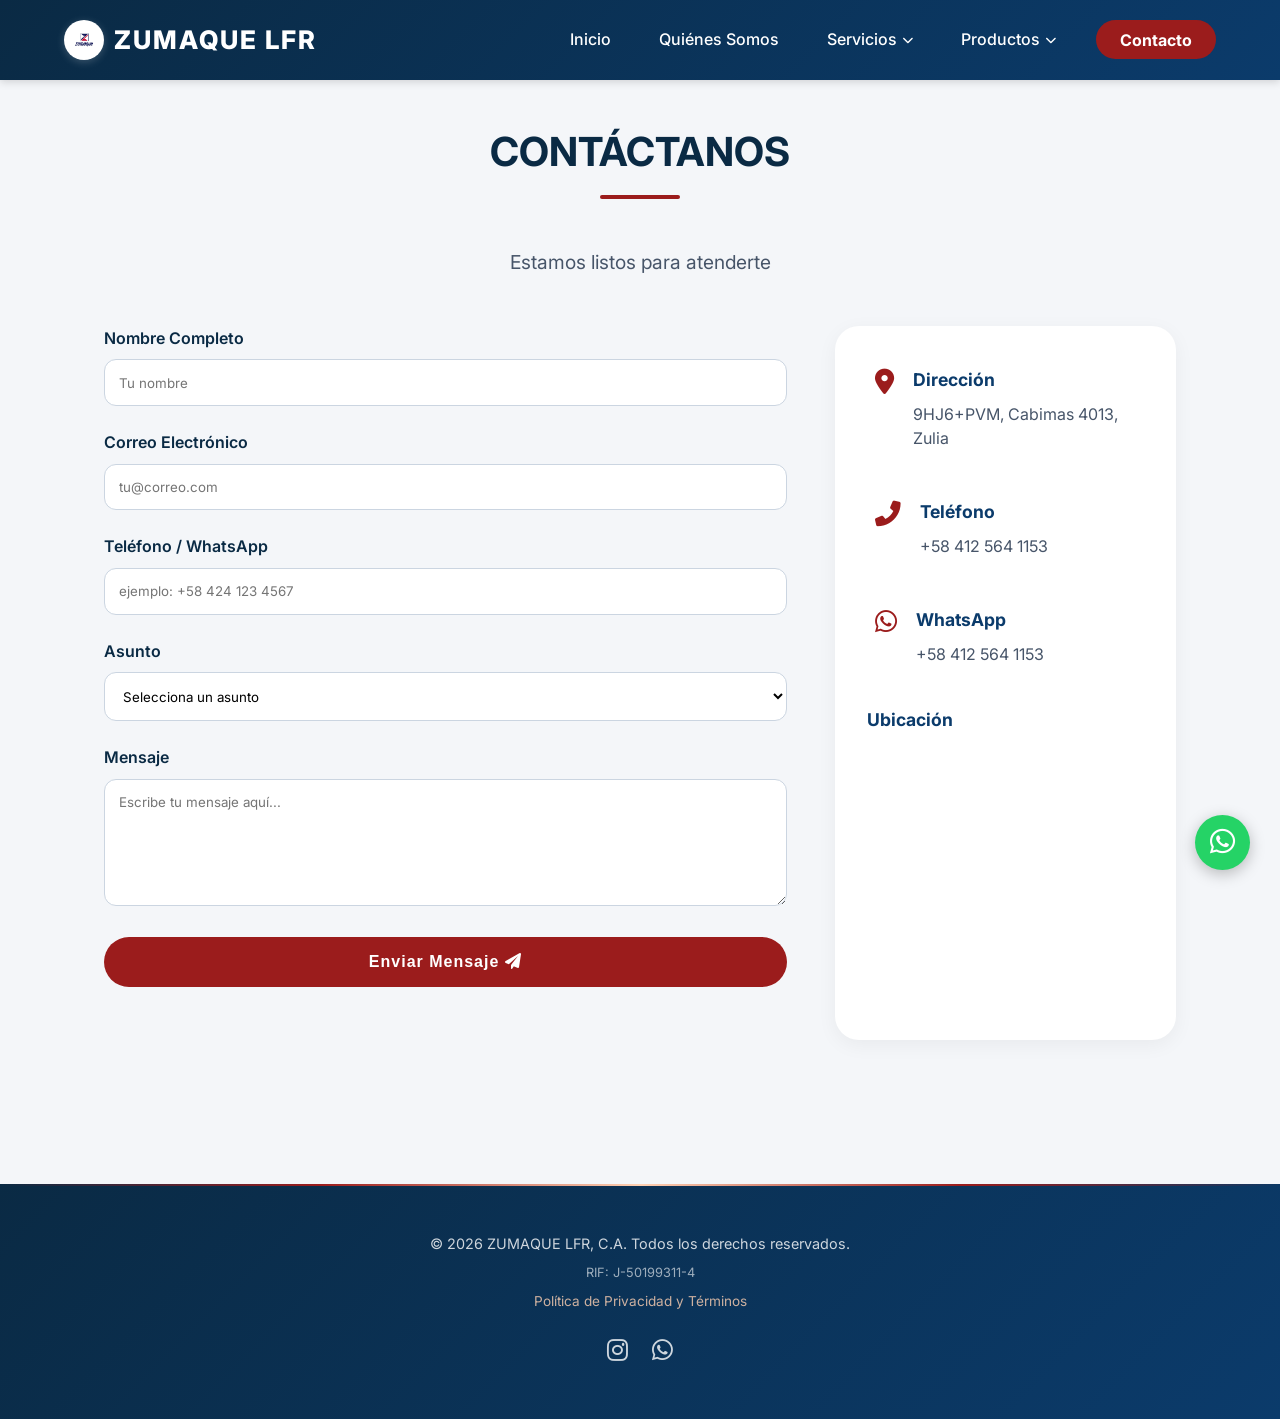
==== commit bdeccd8b: "Correccion de URL del formulario de contacto" ====
--- a/contacto.html
+++ b/contacto.html
@@ -12,19 +12,19 @@
     <meta name="theme-color" content="#0a2a44">
     
     <meta property="og:type" content="website">
-    <meta property="og:url" content="https://zumaquelfrca.com/contacto.html">
+    <meta property="og:url" content="https://www.zumaquelfrca.com/contacto.html">
     <meta property="og:title" content="Contacto | Zumaque LFR">
     <meta property="og:description" content="Estamos listos para atenderte. Solicita tu cotización hoy.">
-    <meta property="og:image" content="https://zumaquelfrca.com/img/logo_zumaque.jpg">
+    <meta property="og:image" content="https://www.zumaquelfrca.com/img/logo_zumaque.jpg">
     <meta property="og:site_name" content="Zumaque LFR, C.A.">
     <meta property="og:locale" content="es_VE">
     
     <meta name="twitter:card" content="summary_large_image">
     <meta name="twitter:title" content="Contacto | Zumaque LFR">
     <meta name="twitter:description" content="Contáctanos para cotizaciones y soporte técnico.">
-    <meta name="twitter:image" content="https://zumaquelfrca.com/img/logo_zumaque.jpg">
-    
-    <link rel="canonical" href="https://zumaquelfrca.com/contacto.html">
+    <meta name="twitter:image" content="https://www.zumaquelfrca.com/img/logo_zumaque.jpg">
+    
+    <link rel="canonical" href="https://www.zumaquelfrca.com/contacto.html">
     <link rel="icon" type="image/jpeg" href="img/logo_mini.jpg">
     <link rel="stylesheet" href="style.css">
     <link rel="stylesheet" href="https://cdnjs.cloudflare.com/ajax/libs/font-awesome/6.0.0/css/all.min.css">
@@ -121,9 +121,13 @@
             <div class="grid-contacto">
                 <div class="formulario-contacto">
                     <form action="https://formsubmit.co/zumaquelfr@gmail.com" method="POST" aria-label="Formulario de contacto de Zumaque LFR">
+                        
+                        <!-- Configuración de FormSubmit -->
                         <input type="hidden" name="_subject" value="Nuevo mensaje desde ZUMAQUE LFR">
                         <input type="hidden" name="_captcha" value="false">
-                        <input type="hidden" name="_next" value="https://zumaquelfrca.com/contacto.html?enviado=true">
+                        <input type="hidden" name="_template" value="table">
+                        <input type="hidden" name="_autoresponse" value="Gracias por contactar a ZUMAQUE LFR, C.A. Hemos recibido tu mensaje y te responderemos a la brevedad posible.">
+                        <input type="hidden" name="_next" value="https://www.zumaquelfrca.com/contacto.html?enviado=true">
 
                         <div class="campo-formulario">
                             <label for="nombre">Nombre Completo</label>
--- a/style.css
+++ b/style.css
@@ -1901,4 +1901,123 @@
         animation-iteration-count: 1 !important;
         transition-duration: 0.01ms !important;
     }
+}
+/* ==========================================
+   REFUERZO DEL MENÚ HAMBURGUESA EN MÓVIL
+   ========================================== */
+
+@media (max-width: 768px) {
+    /* Mostrar el botón hamburguesa */
+    .hamburger {
+        display: flex !important;
+        visibility: visible !important;
+        opacity: 1 !important;
+    }
+    
+    /* Ocultar menú clásico en móvil */
+    .menu-classic-container {
+        display: none !important;
+        visibility: hidden !important;
+    }
+    
+    /* Estilos del menú lateral */
+    .nav-menu {
+        display: block !important;
+        position: fixed;
+        top: 0;
+        right: -100%;
+        width: 80%;
+        max-width: 350px;
+        height: 100vh;
+        background: linear-gradient(180deg, var(--azul-profundo) 0%, var(--azul-rey) 100%);
+        transition: right 0.35s ease;
+        z-index: 1000;
+        padding-top: 80px;
+        box-shadow: -5px 0 30px rgba(0, 0, 0, 0.3);
+        overflow-y: auto;
+    }
+    
+    .nav-menu.active {
+        right: 0;
+    }
+    
+    /* Estilos de los enlaces del menú móvil */
+    .nav-links {
+        list-style: none;
+        display: flex;
+        flex-direction: column;
+        margin: 0;
+        padding: 0;
+    }
+    
+    .nav-links li {
+        width: 100%;
+        margin: 0;
+        border-bottom: 1px solid rgba(255, 255, 255, 0.1);
+    }
+    
+    .nav-links a {
+        color: var(--blanco);
+        text-decoration: none;
+        font-weight: 500;
+        font-size: 1.05rem;
+        display: block;
+        padding: 1rem 1.5rem;
+        transition: all 0.3s ease;
+    }
+    
+    .nav-links a:hover {
+        background: rgba(255, 255, 255, 0.1);
+        padding-left: 2rem;
+    }
+    
+    /* Dropdown en móvil */
+    .dropdown-content {
+        position: static;
+        display: none;
+        width: 100%;
+        background: rgba(0, 0, 0, 0.3);
+        box-shadow: none;
+        border-radius: 0;
+        padding: 0;
+    }
+    
+    .dropdown.dropdown-open .dropdown-content {
+        display: block;
+    }
+    
+    .dropdown .dropbtn i {
+        float: right;
+        transition: transform 0.3s;
+    }
+    
+    .dropdown.dropdown-open .dropbtn i {
+        transform: rotate(180deg);
+    }
+    
+    /* Dropdown clásico en móvil */
+    .dropdown-classic .dropdown-content-classic {
+        position: static;
+        width: 100%;
+        background: rgba(255, 255, 255, 0.08);
+        box-shadow: none;
+        border-radius: 0;
+        padding: 0;
+        display: none;
+    }
+    
+    .dropdown-classic.open .dropdown-content-classic {
+        display: block;
+    }
+    
+    .dropdown-content-classic a {
+        color: white !important;
+        padding: 0.8rem 2rem !important;
+        border-bottom: 1px solid rgba(255, 255, 255, 0.05);
+    }
+    
+    /* Evitar scroll cuando el menú está abierto */
+    body.menu-open {
+        overflow: hidden;
+    }
 }
